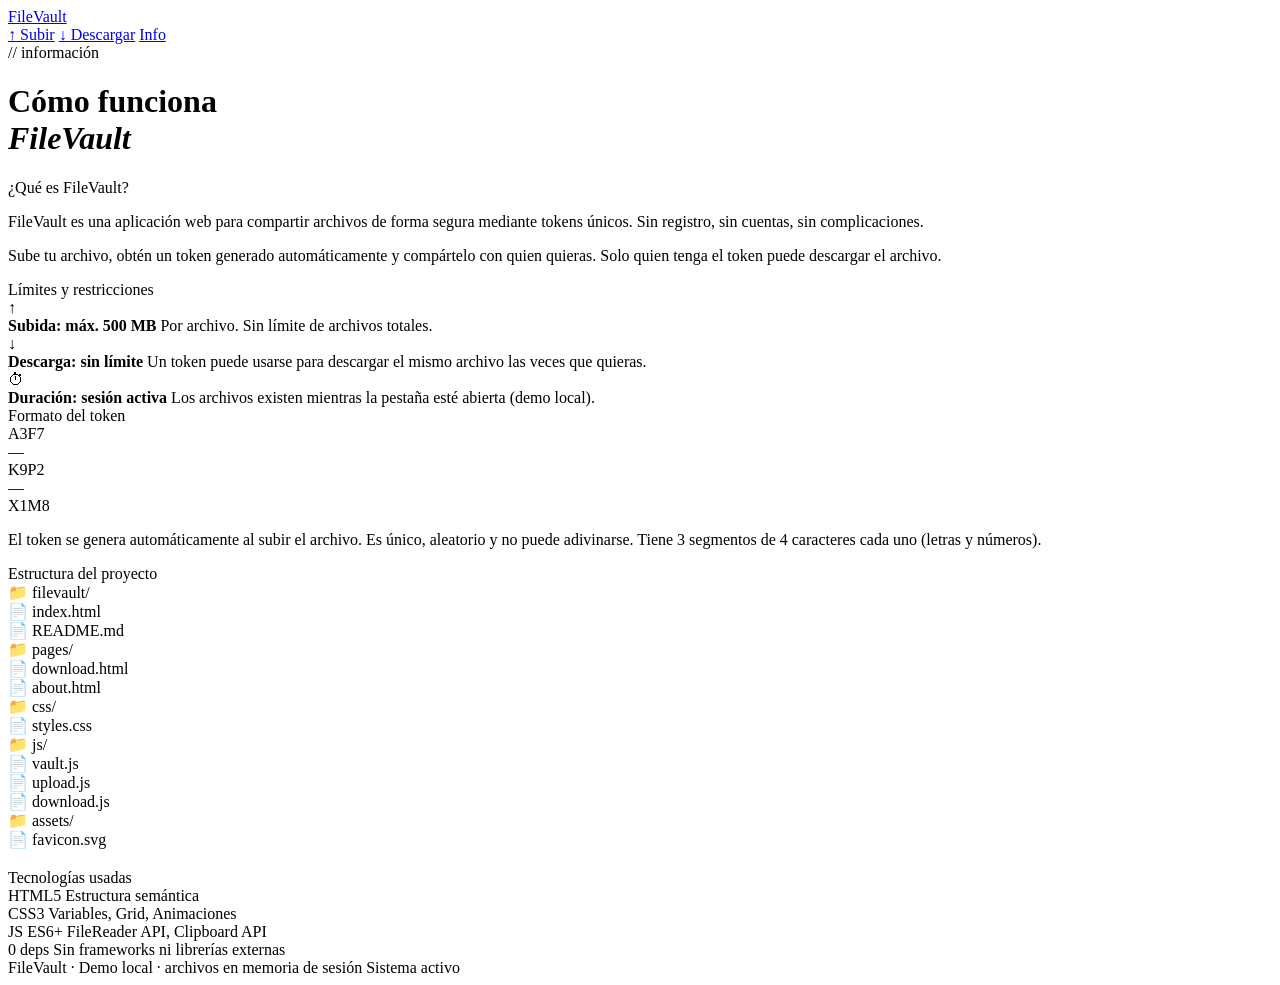
==== about.html @ 6f99c6dc "Add files via upload" ====
<!DOCTYPE html>
<html lang="es">
<head>
<meta charset="UTF-8">
<meta name="viewport" content="width=device-width, initial-scale=1.0">
<title>FileVault — Información</title>
<link rel="icon" href="../assets/favicon.svg" type="image/svg+xml">
<link href="https://fonts.googleapis.com/css2?family=Space+Mono:wght@400;700&family=Syne:wght@400;700;800&display=swap" rel="stylesheet">
<link rel="stylesheet" href="../css/styles.css">
</head>
<body>

<div class="bg-grid"></div>
<div class="container">

  <header class="header">
    <a href="../index.html" class="logo">File<span>Vault</span></a>
    <nav class="nav">
      <a href="../index.html" class="nav-link">↑ Subir</a>
      <a href="download.html" class="nav-link">↓ Descargar</a>
      <a href="about.html" class="nav-link active">Info</a>
    </nav>
  </header>

  <main>
    <div class="hero">
      <div class="hero-tag">// información</div>
      <h1 class="hero-title">Cómo funciona<br><em>FileVault</em></h1>
    </div>

    <div class="about-grid">

      <div class="card">
        <div class="card-title">¿Qué es FileVault?</div>
        <p class="about-text">FileVault es una aplicación web para compartir archivos de forma segura mediante tokens únicos. Sin registro, sin cuentas, sin complicaciones.</p>
        <p class="about-text">Sube tu archivo, obtén un token generado automáticamente y compártelo con quien quieras. Solo quien tenga el token puede descargar el archivo.</p>
      </div>

      <div class="card">
        <div class="card-title">Límites y restricciones</div>
        <div class="limits-list">
          <div class="limit-item">
            <div class="limit-icon limit-warn">↑</div>
            <div>
              <strong>Subida: máx. 500 MB</strong>
              <span>Por archivo. Sin límite de archivos totales.</span>
            </div>
          </div>
          <div class="limit-item">
            <div class="limit-icon limit-ok">↓</div>
            <div>
              <strong>Descarga: sin límite</strong>
              <span>Un token puede usarse para descargar el mismo archivo las veces que quieras.</span>
            </div>
          </div>
          <div class="limit-item">
            <div class="limit-icon limit-info">⏱</div>
            <div>
              <strong>Duración: sesión activa</strong>
              <span>Los archivos existen mientras la pestaña esté abierta (demo local).</span>
            </div>
          </div>
        </div>
      </div>

      <div class="card">
        <div class="card-title">Formato del token</div>
        <div class="token-example">
          <div class="token-seg">A3F7</div>
          <div class="token-dash">—</div>
          <div class="token-seg">K9P2</div>
          <div class="token-dash">—</div>
          <div class="token-seg">X1M8</div>
        </div>
        <p class="about-text">El token se genera automáticamente al subir el archivo. Es único, aleatorio y no puede adivinarse. Tiene 3 segmentos de 4 caracteres cada uno (letras y números).</p>
      </div>

      <div class="card">
        <div class="card-title">Estructura del proyecto</div>
        <div class="file-tree">
          <div class="tree-item tree-root">📁 filevault/</div>
          <div class="tree-item tree-l1">📄 index.html</div>
          <div class="tree-item tree-l1">📄 README.md</div>
          <div class="tree-item tree-l1">📁 pages/</div>
          <div class="tree-item tree-l2">📄 download.html</div>
          <div class="tree-item tree-l2">📄 about.html</div>
          <div class="tree-item tree-l1">📁 css/</div>
          <div class="tree-item tree-l2">📄 styles.css</div>
          <div class="tree-item tree-l1">📁 js/</div>
          <div class="tree-item tree-l2">📄 vault.js</div>
          <div class="tree-item tree-l2">📄 upload.js</div>
          <div class="tree-item tree-l2">📄 download.js</div>
          <div class="tree-item tree-l1">📁 assets/</div>
          <div class="tree-item tree-l2">📄 favicon.svg</div>
        </div>
      </div>

    </div>

    <div class="card" style="margin-top: 20px;">
      <div class="card-title">Tecnologías usadas</div>
      <div class="tech-grid">
        <div class="tech-item"><span class="tech-badge">HTML5</span> Estructura semántica</div>
        <div class="tech-item"><span class="tech-badge">CSS3</span> Variables, Grid, Animaciones</div>
        <div class="tech-item"><span class="tech-badge">JS ES6+</span> FileReader API, Clipboard API</div>
        <div class="tech-item"><span class="tech-badge">0 deps</span> Sin frameworks ni librerías externas</div>
      </div>
    </div>

  </main>

  <footer class="footer">
    <span>FileVault · Demo local · archivos en memoria de sesión</span>
    <span class="status-dot">Sistema activo</span>
  </footer>

</div>

<script src="../js/vault.js"></script>
</body>
</html>
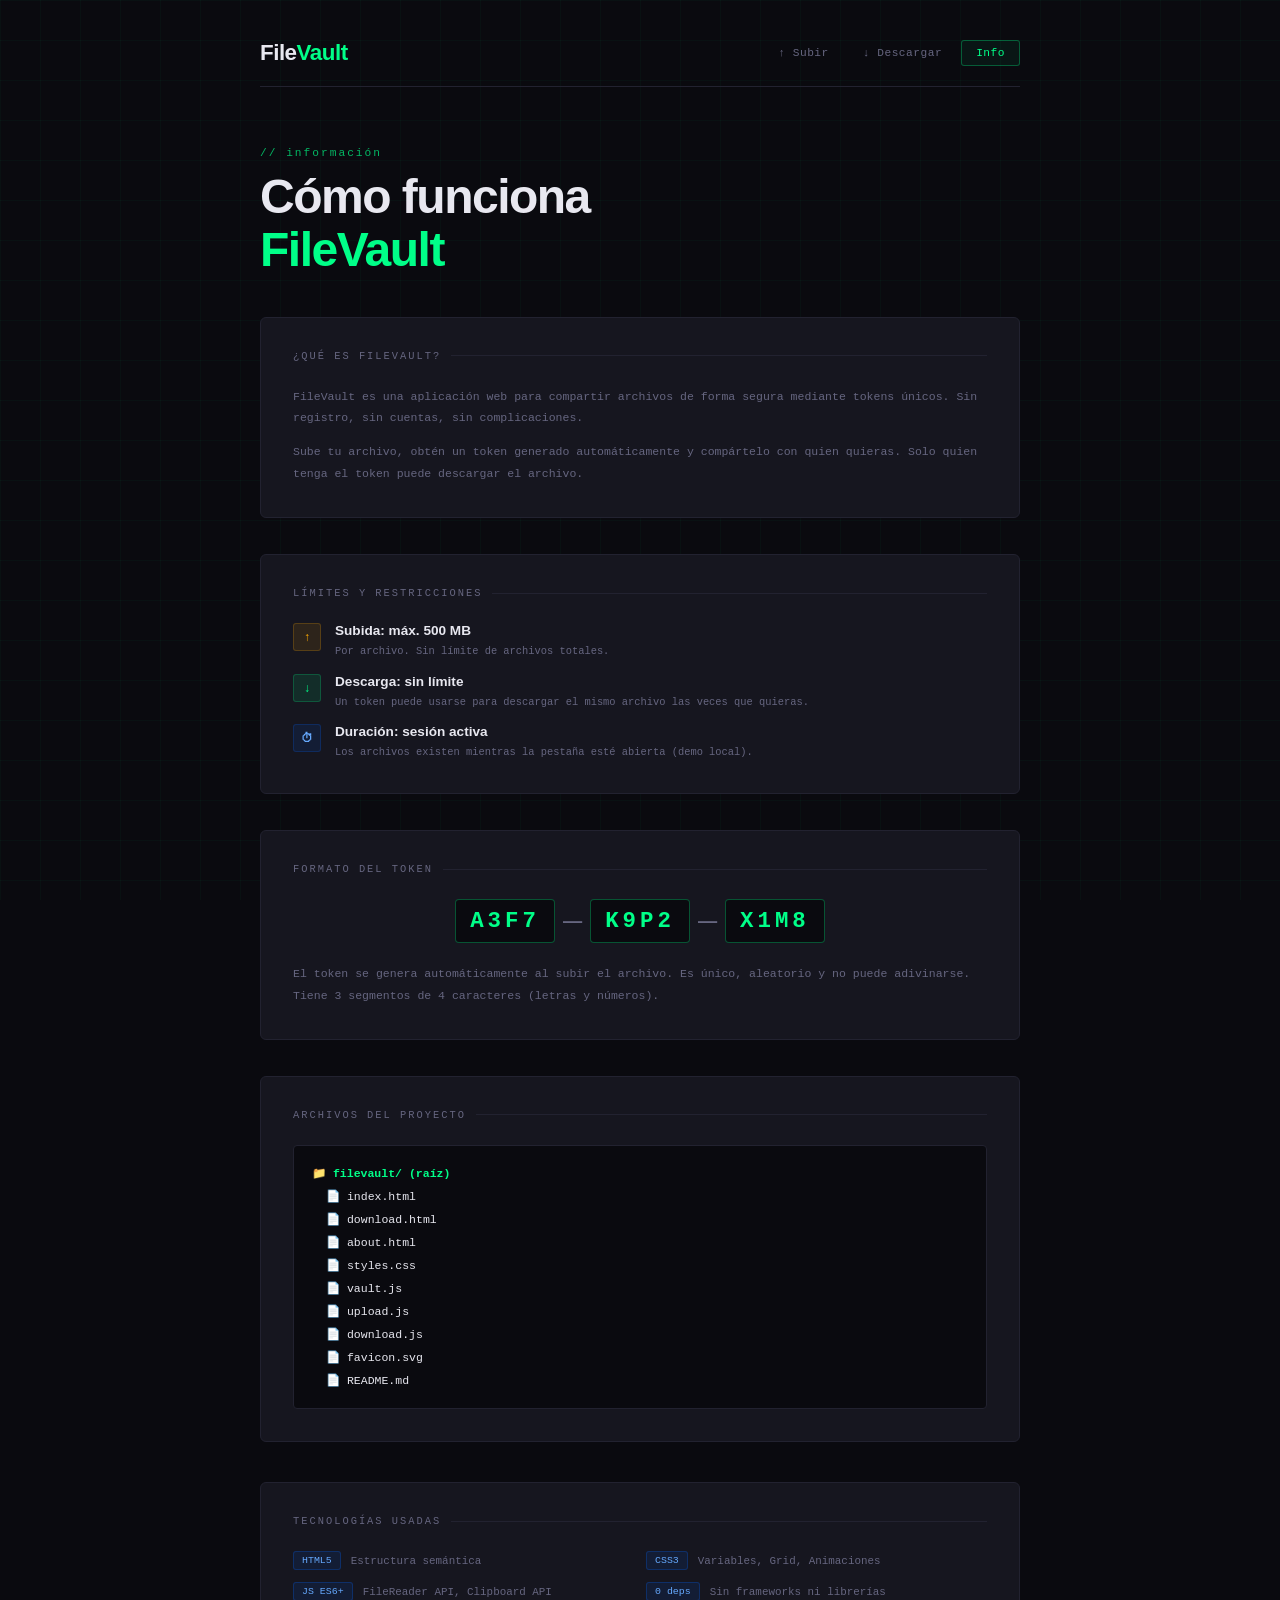
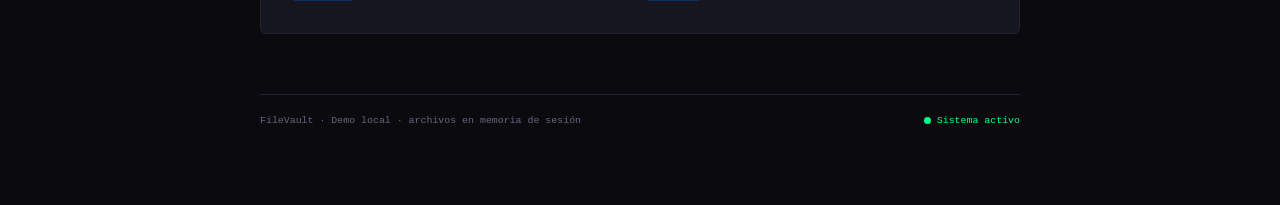
==== commit 36f8f841: "Add files via upload" ====
--- a/about.html
+++ b/about.html
@@ -4,19 +4,18 @@
 <meta charset="UTF-8">
 <meta name="viewport" content="width=device-width, initial-scale=1.0">
 <title>FileVault — Información</title>
-<link rel="icon" href="../assets/favicon.svg" type="image/svg+xml">
+<link rel="icon" href="favicon.svg" type="image/svg+xml">
 <link href="https://fonts.googleapis.com/css2?family=Space+Mono:wght@400;700&family=Syne:wght@400;700;800&display=swap" rel="stylesheet">
-<link rel="stylesheet" href="../css/styles.css">
+<link rel="stylesheet" href="styles.css">
 </head>
 <body>
-
 <div class="bg-grid"></div>
 <div class="container">
 
   <header class="header">
-    <a href="../index.html" class="logo">File<span>Vault</span></a>
+    <a href="index.html" class="logo">File<span>Vault</span></a>
     <nav class="nav">
-      <a href="../index.html" class="nav-link">↑ Subir</a>
+      <a href="index.html" class="nav-link">↑ Subir</a>
       <a href="download.html" class="nav-link">↓ Descargar</a>
       <a href="about.html" class="nav-link active">Info</a>
     </nav>
@@ -72,38 +71,34 @@
           <div class="token-dash">—</div>
           <div class="token-seg">X1M8</div>
         </div>
-        <p class="about-text">El token se genera automáticamente al subir el archivo. Es único, aleatorio y no puede adivinarse. Tiene 3 segmentos de 4 caracteres cada uno (letras y números).</p>
+        <p class="about-text">El token se genera automáticamente al subir el archivo. Es único, aleatorio y no puede adivinarse. Tiene 3 segmentos de 4 caracteres (letras y números).</p>
       </div>
 
       <div class="card">
-        <div class="card-title">Estructura del proyecto</div>
+        <div class="card-title">Archivos del proyecto</div>
         <div class="file-tree">
-          <div class="tree-item tree-root">📁 filevault/</div>
-          <div class="tree-item tree-l1">📄 index.html</div>
-          <div class="tree-item tree-l1">📄 README.md</div>
-          <div class="tree-item tree-l1">📁 pages/</div>
-          <div class="tree-item tree-l2">📄 download.html</div>
-          <div class="tree-item tree-l2">📄 about.html</div>
-          <div class="tree-item tree-l1">📁 css/</div>
-          <div class="tree-item tree-l2">📄 styles.css</div>
-          <div class="tree-item tree-l1">📁 js/</div>
-          <div class="tree-item tree-l2">📄 vault.js</div>
-          <div class="tree-item tree-l2">📄 upload.js</div>
-          <div class="tree-item tree-l2">📄 download.js</div>
-          <div class="tree-item tree-l1">📁 assets/</div>
-          <div class="tree-item tree-l2">📄 favicon.svg</div>
+          <div class="tree-root">📁 filevault/ (raíz)</div>
+          <div class="tree-l1">📄 index.html</div>
+          <div class="tree-l1">📄 download.html</div>
+          <div class="tree-l1">📄 about.html</div>
+          <div class="tree-l1">📄 styles.css</div>
+          <div class="tree-l1">📄 vault.js</div>
+          <div class="tree-l1">📄 upload.js</div>
+          <div class="tree-l1">📄 download.js</div>
+          <div class="tree-l1">📄 favicon.svg</div>
+          <div class="tree-l1">📄 README.md</div>
         </div>
       </div>
 
     </div>
 
-    <div class="card" style="margin-top: 20px;">
+    <div class="card" style="margin-top:20px;">
       <div class="card-title">Tecnologías usadas</div>
       <div class="tech-grid">
         <div class="tech-item"><span class="tech-badge">HTML5</span> Estructura semántica</div>
         <div class="tech-item"><span class="tech-badge">CSS3</span> Variables, Grid, Animaciones</div>
         <div class="tech-item"><span class="tech-badge">JS ES6+</span> FileReader API, Clipboard API</div>
-        <div class="tech-item"><span class="tech-badge">0 deps</span> Sin frameworks ni librerías externas</div>
+        <div class="tech-item"><span class="tech-badge">0 deps</span> Sin frameworks ni librerías</div>
       </div>
     </div>
 
@@ -115,7 +110,6 @@
   </footer>
 
 </div>
-
-<script src="../js/vault.js"></script>
+<script src="vault.js"></script>
 </body>
 </html>
--- a/styles.css
+++ b/styles.css
@@ -0,0 +1,760 @@
+/* ================================================
+   FileVault — styles.css
+   ================================================ */
+
+:root {
+  --bg: #0a0a0f;
+  --surface: #111118;
+  --border: #222230;
+  --accent: #00ff88;
+  --accent2: #0066ff;
+  --danger: #ff3355;
+  --text: #e8e8f0;
+  --muted: #666680;
+  --card: #16161f;
+  --card-hover: #1a1a26;
+}
+
+* { box-sizing: border-box; margin: 0; padding: 0; }
+
+body {
+  background: var(--bg);
+  color: var(--text);
+  font-family: 'Syne', sans-serif;
+  min-height: 100vh;
+  overflow-x: hidden;
+}
+
+/* ── Background grid ── */
+.bg-grid {
+  position: fixed;
+  inset: 0;
+  background-image:
+    linear-gradient(rgba(0,255,136,0.03) 1px, transparent 1px),
+    linear-gradient(90deg, rgba(0,255,136,0.03) 1px, transparent 1px);
+  background-size: 40px 40px;
+  pointer-events: none;
+  z-index: 0;
+}
+
+/* ── Layout ── */
+.container {
+  position: relative;
+  z-index: 1;
+  max-width: 800px;
+  margin: 0 auto;
+  padding: 40px 20px 80px;
+}
+
+/* ── Header ── */
+.header {
+  display: flex;
+  align-items: center;
+  justify-content: space-between;
+  margin-bottom: 60px;
+  padding-bottom: 20px;
+  border-bottom: 1px solid var(--border);
+}
+
+.logo {
+  font-size: 1.4rem;
+  font-weight: 800;
+  letter-spacing: -0.5px;
+  text-decoration: none;
+  color: var(--text);
+}
+
+.logo span { color: var(--accent); }
+
+.nav { display: flex; gap: 4px; }
+
+.nav-link {
+  font-family: 'Space Mono', monospace;
+  font-size: 0.7rem;
+  color: var(--muted);
+  text-decoration: none;
+  padding: 6px 14px;
+  border-radius: 3px;
+  letter-spacing: 0.5px;
+  transition: all 0.2s;
+  border: 1px solid transparent;
+}
+
+.nav-link:hover {
+  color: var(--text);
+  background: var(--surface);
+  border-color: var(--border);
+}
+
+.nav-link.active {
+  color: var(--accent);
+  border-color: rgba(0,255,136,0.3);
+  background: rgba(0,255,136,0.05);
+}
+
+/* ── Hero ── */
+.hero { margin-bottom: 40px; }
+
+.hero-tag {
+  font-family: 'Space Mono', monospace;
+  font-size: 0.7rem;
+  color: var(--accent);
+  letter-spacing: 2px;
+  margin-bottom: 12px;
+  opacity: 0.7;
+}
+
+.hero-title {
+  font-size: clamp(2rem, 5vw, 3rem);
+  font-weight: 800;
+  line-height: 1.1;
+  margin-bottom: 14px;
+  letter-spacing: -1.5px;
+}
+
+.hero-title em {
+  font-style: normal;
+  color: var(--accent);
+}
+
+.hero-sub {
+  color: var(--muted);
+  font-family: 'Space Mono', monospace;
+  font-size: 0.75rem;
+  line-height: 1.8;
+}
+
+/* ── Card ── */
+.card {
+  background: var(--card);
+  border: 1px solid var(--border);
+  border-radius: 6px;
+  padding: 32px;
+  margin-bottom: 20px;
+  animation: fadeUp 0.4s ease both;
+}
+
+@keyframes fadeUp {
+  from { opacity: 0; transform: translateY(12px); }
+  to   { opacity: 1; transform: translateY(0); }
+}
+
+.card-title {
+  font-size: 0.65rem;
+  font-family: 'Space Mono', monospace;
+  letter-spacing: 2px;
+  text-transform: uppercase;
+  color: var(--muted);
+  margin-bottom: 24px;
+  display: flex;
+  align-items: center;
+  gap: 10px;
+}
+
+.card-title::after {
+  content: '';
+  flex: 1;
+  height: 1px;
+  background: var(--border);
+}
+
+/* ── Dropzone ── */
+.dropzone {
+  border: 2px dashed var(--border);
+  border-radius: 4px;
+  padding: 50px 30px;
+  text-align: center;
+  cursor: pointer;
+  transition: all 0.25s;
+  position: relative;
+  overflow: hidden;
+}
+
+.dropzone:hover, .dropzone.dragover {
+  border-color: var(--accent);
+  background: rgba(0,255,136,0.03);
+}
+
+.dropzone.dragover::after {
+  content: '';
+  position: absolute;
+  inset: 0;
+  background: rgba(0,255,136,0.05);
+  animation: pulse 1s infinite;
+}
+
+@keyframes pulse {
+  0%, 100% { opacity: 0.5; }
+  50% { opacity: 1; }
+}
+
+.drop-icon {
+  display: flex;
+  justify-content: center;
+  margin-bottom: 16px;
+  color: var(--muted);
+  opacity: 0.5;
+  transition: all 0.25s;
+}
+
+.dropzone:hover .drop-icon { opacity: 0.9; color: var(--accent); }
+
+.drop-text {
+  font-weight: 700;
+  font-size: 1rem;
+  margin-bottom: 6px;
+}
+
+.drop-sub {
+  font-family: 'Space Mono', monospace;
+  font-size: 0.7rem;
+  color: var(--muted);
+}
+
+.drop-sub strong { color: var(--accent); }
+
+input[type="file"] { display: none; }
+
+/* ── File info ── */
+.file-info {
+  display: none;
+  background: var(--surface);
+  border: 1px solid var(--border);
+  border-radius: 4px;
+  padding: 16px 20px;
+  margin-top: 16px;
+  align-items: center;
+  gap: 14px;
+}
+
+.file-info.visible { display: flex; }
+
+.file-icon { font-size: 1.8rem; flex-shrink: 0; }
+
+.file-details { flex: 1; min-width: 0; }
+
+.file-name {
+  font-weight: 700;
+  font-size: 0.9rem;
+  white-space: nowrap;
+  overflow: hidden;
+  text-overflow: ellipsis;
+}
+
+.file-size {
+  font-family: 'Space Mono', monospace;
+  font-size: 0.68rem;
+  color: var(--muted);
+  margin-top: 3px;
+}
+
+.file-remove {
+  background: none;
+  border: 1px solid var(--border);
+  color: var(--muted);
+  font-size: 0.7rem;
+  padding: 5px 10px;
+  border-radius: 3px;
+  cursor: pointer;
+  font-family: 'Space Mono', monospace;
+  transition: all 0.2s;
+  white-space: nowrap;
+}
+
+.file-remove:hover { border-color: var(--danger); color: var(--danger); }
+
+/* ── Progress ── */
+.progress-wrap { display: none; margin-top: 20px; }
+.progress-wrap.visible { display: block; }
+
+.progress-label {
+  font-family: 'Space Mono', monospace;
+  font-size: 0.68rem;
+  color: var(--muted);
+  margin-bottom: 8px;
+  display: flex;
+  justify-content: space-between;
+}
+
+.progress-bar {
+  height: 3px;
+  background: var(--border);
+  border-radius: 2px;
+  overflow: hidden;
+}
+
+.progress-fill {
+  height: 100%;
+  background: linear-gradient(90deg, var(--accent), var(--accent2));
+  width: 0%;
+  transition: width 0.3s ease;
+}
+
+/* ── Buttons ── */
+.btn {
+  display: block;
+  width: 100%;
+  margin-top: 20px;
+  padding: 14px;
+  font-family: 'Syne', sans-serif;
+  font-weight: 800;
+  font-size: 0.9rem;
+  letter-spacing: 1px;
+  text-transform: uppercase;
+  border-radius: 4px;
+  cursor: pointer;
+  transition: all 0.2s;
+  text-align: center;
+}
+
+.btn-primary {
+  background: var(--accent);
+  color: #000;
+  border: none;
+}
+
+.btn-primary:disabled { opacity: 0.3; cursor: not-allowed; transform: none !important; box-shadow: none !important; }
+
+.btn-primary:not(:disabled):hover {
+  background: #00e07a;
+  transform: translateY(-2px);
+  box-shadow: 0 8px 24px rgba(0,255,136,0.25);
+}
+
+.btn-secondary {
+  background: transparent;
+  color: var(--accent);
+  border: 2px solid var(--accent);
+}
+
+.btn-secondary:hover {
+  background: var(--accent);
+  color: #000;
+  box-shadow: 0 8px 24px rgba(0,255,136,0.2);
+}
+
+.btn-outline {
+  background: transparent;
+  color: var(--muted);
+  border: 1px solid var(--border);
+  font-size: 0.8rem;
+  padding: 10px;
+}
+
+.btn-outline:hover { border-color: var(--accent); color: var(--accent); background: rgba(0,255,136,0.04); }
+
+/* ── Messages ── */
+.msg {
+  display: none;
+  font-family: 'Space Mono', monospace;
+  font-size: 0.7rem;
+  padding: 12px 16px;
+  border-radius: 3px;
+  margin-top: 14px;
+  line-height: 1.7;
+}
+
+.msg.visible { display: block; }
+
+.msg-error  { background: rgba(255,51,85,0.08); border: 1px solid rgba(255,51,85,0.3); color: #ff6680; }
+.msg-success{ background: rgba(0,255,136,0.07); border: 1px solid rgba(0,255,136,0.3); color: var(--accent); }
+
+/* ── Result box ── */
+.result-box {
+  display: none;
+  margin-top: 28px;
+  background: rgba(0,255,136,0.04);
+  border: 1px solid rgba(0,255,136,0.25);
+  border-radius: 6px;
+  padding: 28px;
+  animation: fadeUp 0.4s ease;
+}
+
+.result-box.visible { display: block; }
+
+.result-title {
+  font-family: 'Space Mono', monospace;
+  font-size: 0.62rem;
+  letter-spacing: 2px;
+  text-transform: uppercase;
+  color: var(--accent);
+  margin-bottom: 20px;
+  display: flex;
+  align-items: center;
+  gap: 8px;
+}
+
+.result-title::before {
+  content: '✓';
+  display: inline-flex;
+  width: 18px; height: 18px;
+  background: var(--accent);
+  color: #000;
+  font-size: 0.6rem;
+  align-items: center;
+  justify-content: center;
+  border-radius: 50%;
+  font-weight: 700;
+  flex-shrink: 0;
+}
+
+.token-display {
+  background: var(--bg);
+  border: 1px solid var(--border);
+  border-radius: 4px;
+  padding: 14px 18px;
+  margin-bottom: 12px;
+}
+
+.token-display:last-of-type { margin-bottom: 0; }
+
+.token-label {
+  font-family: 'Space Mono', monospace;
+  font-size: 0.58rem;
+  color: var(--muted);
+  letter-spacing: 2px;
+  text-transform: uppercase;
+  margin-bottom: 8px;
+}
+
+.token-row {
+  display: flex;
+  align-items: center;
+  justify-content: space-between;
+  gap: 12px;
+}
+
+.token-value {
+  font-family: 'Space Mono', monospace;
+  font-size: 1.1rem;
+  font-weight: 700;
+  color: var(--accent);
+  letter-spacing: 3px;
+  word-break: break-all;
+}
+
+.token-value.small { font-size: 0.8rem; letter-spacing: 1px; color: var(--text); }
+
+.copy-btn {
+  background: none;
+  border: 1px solid rgba(0,255,136,0.3);
+  color: var(--accent);
+  font-family: 'Space Mono', monospace;
+  font-size: 0.62rem;
+  padding: 5px 12px;
+  border-radius: 3px;
+  cursor: pointer;
+  white-space: nowrap;
+  transition: all 0.2s;
+  flex-shrink: 0;
+}
+
+.copy-btn:hover { background: rgba(0,255,136,0.1); }
+.copy-btn.copied { color: #000; background: var(--accent); border-color: var(--accent); }
+
+.result-warning {
+  font-family: 'Space Mono', monospace;
+  font-size: 0.66rem;
+  color: var(--muted);
+  line-height: 1.8;
+  padding: 12px 16px;
+  border-left: 2px solid rgba(0,255,136,0.4);
+  background: rgba(0,255,136,0.02);
+  border-radius: 0 3px 3px 0;
+  margin-top: 16px;
+}
+
+/* ── Stats ── */
+.stats-row {
+  display: grid;
+  grid-template-columns: repeat(3, 1fr);
+  gap: 12px;
+  margin-top: 8px;
+}
+
+.stat-card {
+  background: var(--card);
+  border: 1px solid var(--border);
+  border-radius: 4px;
+  padding: 18px;
+  text-align: center;
+}
+
+.stat-num {
+  font-size: 1.6rem;
+  font-weight: 800;
+  color: var(--accent);
+  font-family: 'Space Mono', monospace;
+  letter-spacing: -1px;
+}
+
+.stat-label {
+  font-family: 'Space Mono', monospace;
+  font-size: 0.58rem;
+  color: var(--muted);
+  letter-spacing: 1px;
+  text-transform: uppercase;
+  margin-top: 4px;
+}
+
+/* ── Download input ── */
+.input-group { margin-bottom: 16px; }
+
+.input-label {
+  font-family: 'Space Mono', monospace;
+  font-size: 0.62rem;
+  letter-spacing: 2px;
+  text-transform: uppercase;
+  color: var(--muted);
+  margin-bottom: 8px;
+  display: block;
+}
+
+.token-input-wrap { position: relative; }
+
+.token-input {
+  width: 100%;
+  background: var(--bg);
+  border: 1px solid var(--border);
+  border-radius: 4px;
+  color: var(--text);
+  font-family: 'Space Mono', monospace;
+  font-size: 1rem;
+  letter-spacing: 3px;
+  padding: 14px 48px 14px 16px;
+  outline: none;
+  transition: border-color 0.2s, box-shadow 0.2s;
+}
+
+.token-input:focus {
+  border-color: var(--accent);
+  box-shadow: 0 0 0 3px rgba(0,255,136,0.08);
+}
+
+.token-input::placeholder { color: var(--muted); letter-spacing: 1px; }
+
+.token-input-icon {
+  position: absolute;
+  right: 14px;
+  top: 50%;
+  transform: translateY(-50%);
+  font-size: 1.1rem;
+  opacity: 0.4;
+  pointer-events: none;
+}
+
+/* ── File found ── */
+.file-found-box {
+  display: none;
+  background: rgba(0,255,136,0.04);
+  border: 1px solid rgba(0,255,136,0.2);
+  border-radius: 4px;
+  padding: 16px 20px;
+  margin: 16px 0;
+  animation: fadeUp 0.3s ease;
+}
+
+.file-found-box.visible { display: block; }
+
+.found-header { display: flex; align-items: center; gap: 14px; }
+
+.found-icon { font-size: 2rem; flex-shrink: 0; }
+
+.found-name {
+  font-weight: 700;
+  font-size: 0.9rem;
+  word-break: break-all;
+}
+
+.found-size {
+  font-family: 'Space Mono', monospace;
+  font-size: 0.68rem;
+  color: var(--muted);
+  margin-top: 4px;
+}
+
+/* ── Info box (how it works) ── */
+.info-box {
+  background: var(--card);
+  border: 1px solid var(--border);
+  border-radius: 6px;
+  padding: 28px 32px;
+  margin-top: 8px;
+}
+
+.info-box-title {
+  font-family: 'Space Mono', monospace;
+  font-size: 0.62rem;
+  letter-spacing: 2px;
+  text-transform: uppercase;
+  color: var(--muted);
+  margin-bottom: 20px;
+}
+
+.steps { display: flex; flex-direction: column; gap: 20px; }
+
+.step { display: flex; gap: 18px; align-items: flex-start; }
+
+.step-num {
+  font-family: 'Space Mono', monospace;
+  font-size: 1.1rem;
+  font-weight: 700;
+  color: var(--accent);
+  opacity: 0.4;
+  flex-shrink: 0;
+  line-height: 1.3;
+}
+
+.step-text { display: flex; flex-direction: column; gap: 3px; }
+
+.step-text strong { font-size: 0.95rem; }
+
+.step-text span {
+  font-family: 'Space Mono', monospace;
+  font-size: 0.68rem;
+  color: var(--muted);
+  line-height: 1.7;
+}
+
+/* ── About page ── */
+.about-grid { display: grid; gap: 16px; }
+
+.about-text {
+  font-family: 'Space Mono', monospace;
+  font-size: 0.72rem;
+  color: var(--muted);
+  line-height: 1.9;
+  margin-bottom: 12px;
+}
+
+.about-text:last-child { margin-bottom: 0; }
+
+.limits-list { display: flex; flex-direction: column; gap: 14px; }
+
+.limit-item { display: flex; gap: 14px; align-items: flex-start; }
+
+.limit-icon {
+  width: 28px; height: 28px;
+  border-radius: 3px;
+  display: flex; align-items: center; justify-content: center;
+  font-size: 0.75rem;
+  font-weight: 700;
+  flex-shrink: 0;
+}
+
+.limit-warn { background: rgba(255,170,0,0.1); color: #ffaa00; border: 1px solid rgba(255,170,0,0.2); }
+.limit-ok   { background: rgba(0,255,136,0.1); color: var(--accent); border: 1px solid rgba(0,255,136,0.2); }
+.limit-info { background: rgba(0,102,255,0.1); color: #66aaff; border: 1px solid rgba(0,102,255,0.2); }
+
+.limit-item strong { font-size: 0.85rem; display: block; margin-bottom: 2px; }
+.limit-item span { font-family: 'Space Mono', monospace; font-size: 0.65rem; color: var(--muted); line-height: 1.6; }
+
+.token-example {
+  display: flex;
+  align-items: center;
+  gap: 8px;
+  margin: 16px 0 20px;
+  justify-content: center;
+}
+
+.token-seg {
+  font-family: 'Space Mono', monospace;
+  font-size: 1.4rem;
+  font-weight: 700;
+  color: var(--accent);
+  background: var(--bg);
+  border: 1px solid rgba(0,255,136,0.3);
+  padding: 8px 14px;
+  border-radius: 4px;
+  letter-spacing: 4px;
+}
+
+.token-dash { color: var(--muted); font-weight: 700; font-size: 1.2rem; }
+
+.file-tree {
+  background: var(--bg);
+  border: 1px solid var(--border);
+  border-radius: 4px;
+  padding: 16px 18px;
+  font-family: 'Space Mono', monospace;
+  font-size: 0.72rem;
+  line-height: 2;
+}
+
+.tree-root { color: var(--accent); font-weight: 700; }
+.tree-l1 { color: var(--text); padding-left: 14px; }
+.tree-l2 { color: var(--muted); padding-left: 28px; }
+
+.tech-grid {
+  display: grid;
+  grid-template-columns: 1fr 1fr;
+  gap: 12px;
+}
+
+.tech-item {
+  font-family: 'Space Mono', monospace;
+  font-size: 0.68rem;
+  color: var(--muted);
+  display: flex;
+  align-items: center;
+  gap: 10px;
+}
+
+.tech-badge {
+  background: rgba(0,102,255,0.1);
+  border: 1px solid rgba(0,102,255,0.25);
+  color: #66aaff;
+  padding: 3px 8px;
+  border-radius: 3px;
+  font-size: 0.62rem;
+  white-space: nowrap;
+  flex-shrink: 0;
+}
+
+/* ── Footer ── */
+.footer {
+  margin-top: 60px;
+  padding-top: 20px;
+  border-top: 1px solid var(--border);
+  display: flex;
+  justify-content: space-between;
+  align-items: center;
+  flex-wrap: wrap;
+  gap: 10px;
+}
+
+.footer span {
+  font-family: 'Space Mono', monospace;
+  font-size: 0.62rem;
+  color: var(--muted);
+}
+
+.status-dot {
+  display: inline-flex;
+  align-items: center;
+  gap: 6px;
+  color: var(--accent) !important;
+}
+
+.status-dot::before {
+  content: '';
+  width: 7px; height: 7px;
+  background: var(--accent);
+  border-radius: 50%;
+  animation: blink 2s infinite;
+}
+
+@keyframes blink {
+  0%, 100% { opacity: 1; }
+  50% { opacity: 0.15; }
+}
+
+/* ── Responsive ── */
+@media (max-width: 540px) {
+  .stats-row { grid-template-columns: 1fr 1fr; }
+  .hero-title { font-size: 2rem; }
+  .card { padding: 20px; }
+  .tech-grid { grid-template-columns: 1fr; }
+  .token-seg { font-size: 1rem; padding: 6px 10px; }
+  .header { flex-direction: column; gap: 16px; align-items: flex-start; }
+}
